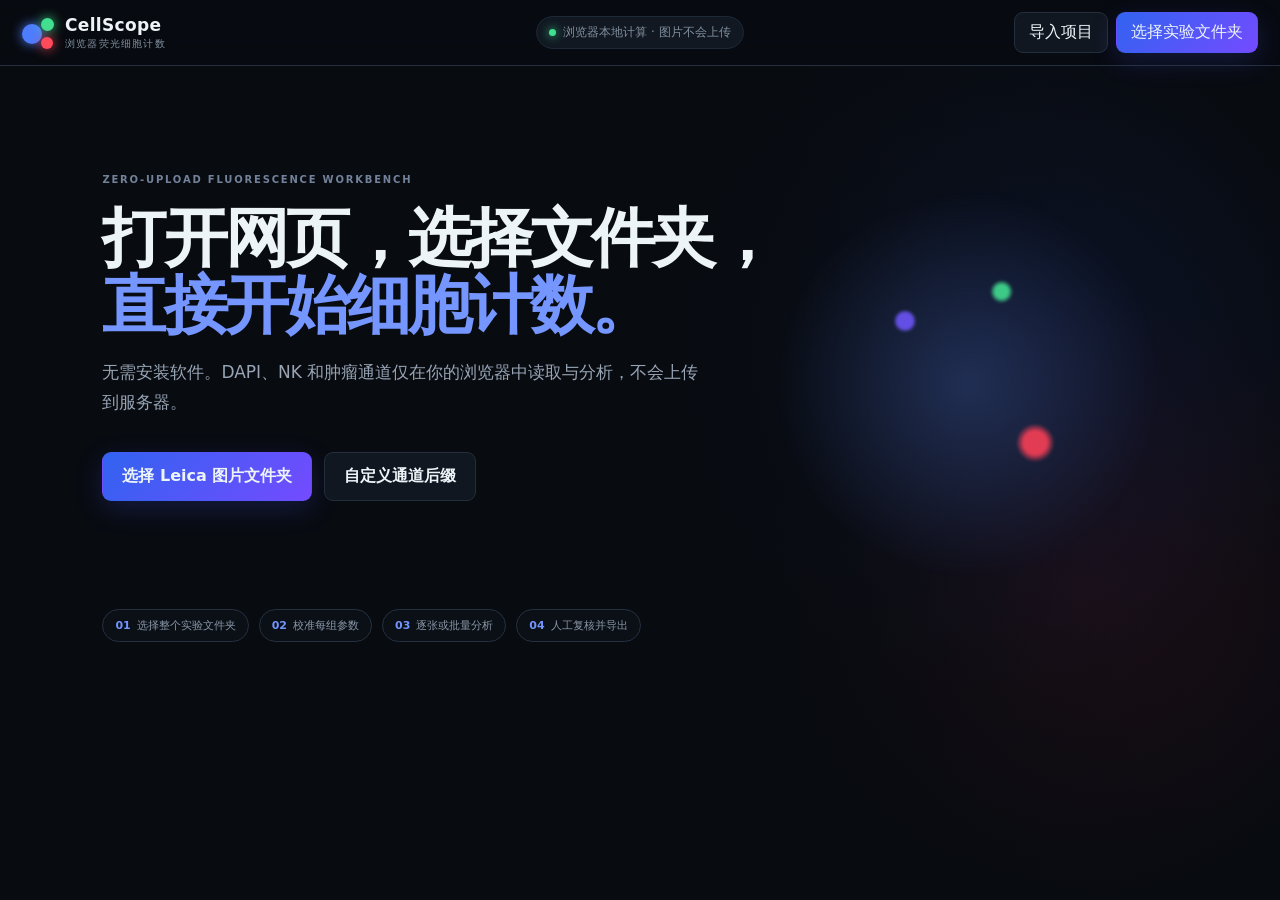
==== index.html @ 1193e87f "Bust cached frontend assets" ====
<!doctype html>
<html lang="zh-CN">
<head>
  <meta charset="utf-8">
  <meta name="viewport" content="width=device-width, initial-scale=1">
  <meta name="color-scheme" content="dark">
  <meta http-equiv="Content-Security-Policy" content="default-src 'self'; script-src 'self'; style-src 'self' 'unsafe-inline'; img-src 'self' data: blob:; worker-src 'self' blob:; connect-src 'self'">
  <title>CellScope · 浏览器细胞计数</title>
  <link rel="icon" href="data:,">
  <link rel="stylesheet" href="static/styles.css">
  <link rel="stylesheet" href="browser.css?v=20260729-navfix1">
</head>
<body>
  <header class="topbar">
    <div class="brand">
      <span class="brand-mark" aria-hidden="true"><i></i><i></i><i></i></span>
      <div><strong>CellScope</strong><small>浏览器荧光细胞计数</small></div>
    </div>
    <div class="privacy-pill"><span></span>浏览器本地计算 · 图片不会上传</div>
    <div class="top-actions">
      <label class="button ghost file-button">导入项目<input id="projectInput" type="file" accept=".json"></label>
      <label class="button primary file-button">选择实验文件夹<input id="folderInput" type="file" webkitdirectory multiple accept=".tif,.tiff,.png,.jpg,.jpeg,.xml"></label>
    </div>
  </header>

  <main id="appShell" class="app-shell empty">
    <section id="welcome" class="welcome">
      <div class="welcome-glow"></div>
      <div class="eyebrow">ZERO-UPLOAD FLUORESCENCE WORKBENCH</div>
      <h1>打开网页，选择文件夹，<br><em>直接开始细胞计数。</em></h1>
      <p>无需安装软件。DAPI、NK 和肿瘤通道仅在你的浏览器中读取与分析，不会上传到服务器。</p>
      <div class="welcome-actions">
        <label class="button primary large file-button">选择 Leica 图片文件夹<input id="welcomeFolderInput" type="file" webkitdirectory multiple accept=".tif,.tiff,.png,.jpg,.jpeg,.xml"></label>
        <button class="button ghost large" id="mappingToggleBtn">自定义通道后缀</button>
      </div>
      <div id="mappingPanel" class="mapping-panel hidden">
        <label><span class="dot blue"></span>DAPI 后缀<input id="suffixDapi" value="_ch00"></label>
        <label><span class="dot green"></span>NK 后缀<input id="suffixNk" value="_ch01"></label>
        <label><span class="dot red"></span>肿瘤后缀<input id="suffixTumor" value="_ch02"></label>
      </div>
      <div class="browser-notes">
        <span><b>01</b>选择整个实验文件夹</span>
        <span><b>02</b>校准每组参数</span>
        <span><b>03</b>逐张或批量分析</span>
        <span><b>04</b>人工复核并导出</span>
      </div>
    </section>

    <aside id="sidebar" class="sidebar hidden">
      <div class="project-heading">
        <span class="eyebrow">当前项目</span>
        <h2 id="projectName">—</h2>
        <p id="projectMeta">—</p>
      </div>
      <div class="sidebar-label">选择要批量处理的文件夹</div>
      <div class="group-selection-actions">
        <span id="selectedGroupCount">0 个已选</span>
        <button id="selectAllGroupsBtn">全选</button>
        <button id="clearGroupsBtn">清空</button>
      </div>
      <div id="groupList" class="group-list"></div>
    </aside>

    <section id="workspace" class="workspace hidden">
      <div class="workspace-toolbar">
        <div>
          <span class="eyebrow" id="currentGroupLabel">实验组</span>
          <h2 id="currentViewLabel">请选择视野</h2>
        </div>
        <div class="channel-tabs" id="channelTabs">
          <button data-channel="overlay" class="active">合并</button>
          <button data-channel="dapi"><span class="dot blue"></span><span id="viewerLabelDapi">DAPI</span></button>
          <button data-channel="nk"><span class="dot green"></span><span id="viewerLabelNk">NK</span></button>
          <button data-channel="tumor"><span class="dot red"></span><span id="viewerLabelTumor">肿瘤</span></button>
          <button data-channel="cic" class="cic-tab"><span class="dot amber"></span>CIC 复核</button>
        </div>
        <div class="viewer-actions">
          <button class="icon-button text compare-button" id="compareBtn" title="并排查看两个视野">双视野比较</button>
          <div class="inspection-tabs" id="inspectionTabs">
            <button data-inspection="original" class="active">原图＋真实轮廓</button>
            <button data-inspection="binary">二值核对图</button>
          </div>
          <button class="icon-button" id="zoomOutBtn" title="缩小">−</button>
          <span id="zoomLabel">100%</span>
          <button class="icon-button" id="zoomInBtn" title="放大">＋</button>
          <button class="icon-button text" id="fitBtn">适应</button>
          <button class="icon-button text" id="centerBtn" title="保留当前倍率并让图片回到视野中心">居中</button>
          <button class="icon-button text" id="undoBtn" title="撤销上一次人工修正" disabled>撤销</button>
          <button class="icon-button text" id="redoBtn" title="重做上一次人工修正" disabled>重做</button>
          <span id="autosaveStatus" class="autosave-status">自动保存待命</span>
        </div>
      </div>

      <div id="viewer" class="viewer">
        <div id="imageStage" class="image-stage">
          <canvas id="imageCanvas"></canvas>
          <canvas id="overlayCanvas"></canvas>
        </div>
        <button id="previousViewBtn" class="viewer-nav previous" title="当前文件夹上一张（键盘 ←）" aria-label="当前文件夹上一张"><b>‹</b><span>上一张</span></button>
        <button id="nextViewBtn" class="viewer-nav next" title="当前文件夹下一张（键盘 →）" aria-label="当前文件夹下一张"><span>下一张</span><b>›</b></button>
        <div id="viewPositionBadge" class="view-position-badge">0 / 0</div>
        <div id="viewerEmpty" class="viewer-empty">选择左侧视野以查看图像</div>
        <div id="decodeBusy" class="decode-busy hidden"><i></i><span>正在读取本地图片…</span></div>
        <div class="legend">
          <button data-class="dapi" class="active"><span class="blue"></span><span id="legendLabelDapi">DAPI</span></button>
          <button data-class="nk" class="active"><span class="green"></span><span id="legendLabelNk">NK</span></button>
          <button data-class="tumor" class="active"><span class="red"></span><span id="legendLabelTumor">肿瘤</span></button>
          <button id="labelsToggle" class="active">显示编号</button>
        </div>
      </div>

      <div id="cellReviewBar" class="review-bar">
        <div class="review-mode">
          <span>人工复核</span>
          <button id="selectModeBtn" class="active">选择标记</button>
          <button id="addModeBtn">添加细胞</button>
          <button id="deleteModeBtn" class="delete" title="点击错误识别的轮廓或编号即可删除">删除细胞</button>
          <button id="panModeBtn" title="也可按住空格再左键拖动，或直接用鼠标中键拖动">拖拽图片</button>
        </div>
        <div class="selection-actions">
          <span id="selectionHint">点击标记后可删除；添加会计入当前类别</span>
          <button id="deleteDetectionBtn" class="danger">删除</button>
        </div>
      </div>

      <div id="cicReviewBar" class="review-bar hidden">
        <div class="review-mode">
          <span>CIC 复核</span>
          <button id="cicSelectModeBtn" class="active">选择候选</button>
          <button id="cicAddModeBtn">人工添加 CIC</button>
          <button id="cicPanModeBtn">拖拽图片</button>
        </div>
        <div class="selection-actions cic-actions">
          <span id="cicSelectionHint">选择候选后确认类型；黄色候选不计入最终结果</span>
          <button id="confirmHeterotypicBtn" class="class cyan">确认异质</button>
          <button id="confirmHomotypicBtn" class="class amber">确认同质</button>
          <button id="rejectCicBtn">排除</button>
          <button id="deleteCicBtn" class="danger">删除</button>
        </div>
      </div>

      <div class="results-panel">
        <div class="panel-heading">
          <div><span class="eyebrow">RESULTS</span><h3>批量结果</h3></div>
          <div class="results-actions">
            <button class="button ghost" id="annotatedBtn">保存当前标注图</button>
            <button class="button primary" id="exportBtn">导出结果 + 全部标注图</button>
          </div>
        </div>
        <div class="table-wrap">
          <table>
            <thead><tr><th>实验组 / 视野</th><th id="resultHeaderDapi">DAPI</th><th id="resultHeaderNk">NK</th><th id="resultHeaderTumor">肿瘤</th><th>异质 CIC</th><th>同质 CIC</th><th>待复核</th><th>修正</th><th>处理进度</th></tr></thead>
            <tbody id="resultsBody"></tbody>
          </table>
        </div>
      </div>
    </section>

    <aside id="controlPanel" class="control-panel hidden">
      <div class="control-head">
        <div><span class="eyebrow">ANALYSIS PROFILE</span><h2>分析参数</h2></div>
        <span id="pixelSizeBadge" class="unit-badge">0.218 µm/px</span>
      </div>
      <div class="target-picker" id="targetPicker">
        <button data-target="dapi" class="active"><span class="dot blue"></span><span id="targetLabelDapi">DAPI</span></button>
        <button data-target="nk"><span class="dot green"></span><span id="targetLabelNk">NK</span></button>
        <button data-target="tumor"><span class="dot red"></span><span id="targetLabelTumor">肿瘤</span></button>
      </div>
      <details class="channel-name-editor">
        <summary>修改三条通道的显示名称</summary>
        <div class="channel-name-fields">
          <label><span class="dot blue"></span><input id="channelNameDapi" value="DAPI" maxlength="30" aria-label="蓝色通道名称"></label>
          <label><span class="dot green"></span><input id="channelNameNk" value="NK" maxlength="30" aria-label="绿色通道名称"></label>
          <label><span class="dot red"></span><input id="channelNameTumor" value="肿瘤" maxlength="30" aria-label="红色通道名称"></label>
        </div>
        <p>只修改页面和导出结果中的名称，不改变 ch00 / ch01 / ch02 文件配对。</p>
        <button id="saveChannelNamesBtn">保存通道名称</button>
      </details>
      <div class="profile-scope">
        <span>当前预设</span><strong id="profileGroup">—</strong>
        <button id="applyAllBtn">应用到全部组</button>
      </div>

      <details open>
        <summary><span id="targetDot" class="dot blue"></span><span id="targetParameterTitle">DAPI 独立计数参数</span></summary>
        <div class="fields">
          <label class="full">计数方式<select id="analysisMode"><option value="particles">独立颗粒切割</option><option value="nucleus_guided">按第一通道细胞核判定阳性</option></select></label>
          <label class="full particle-only">阈值模式<select id="thresholdMode"><option value="manual">手动范围</option><option value="auto">Otsu 自动</option></select></label>
          <label class="particle-only">下限<input id="thresholdLow" type="number" min="0" max="255"></label>
          <label class="particle-only">上限<input id="thresholdHigh" type="number" min="0" max="255"></label>
          <label class="particle-only">最小面积 <small>px²</small><input id="minArea" type="number" min="1"></label>
          <label class="particle-only">最大面积 <small>px²</small><input id="maxArea" type="number" min="1"></label>
          <label class="particle-only">最小圆度<input id="minCircularity" type="number" min="0" max="1" step="0.01"></label>
          <label class="particle-only">最大圆度<input id="maxCircularity" type="number" min="0" max="1" step="0.01"></label>
          <label class="particle-only">平滑半径<input id="gaussianSigma" type="number" min="0" max="5" step="1"></label>
          <label class="particle-only">分水岭抑制 <small>越大切得越少</small><input id="watershedDistance" type="number" min="1"></label>
          <label class="guided-only hidden">信号阈值 <small>背景校正后</small><input id="signalThreshold" type="number" min="0" max="255"></label>
          <label class="guided-only hidden">阳性像素比例<input id="positiveFraction" type="number" min="0" max="1" step="0.01"></label>
          <label class="guided-only hidden">核周半径 <small>px</small><input id="ringRadius" type="number" min="0" max="100"></label>
        </div>
        <p id="areaConversion" class="parameter-note particle-only">400 px² ≈ 19.0 µm²</p>
        <p class="parameter-note particle-only">核被切碎时调高；粘连核未拆开时调低。建议先在 8–16 之间微调。</p>
        <p class="parameter-note guided-only hidden">先用第一通道分核，再统计核及核周的背景校正信号；降低阈值或阳性比例会计入更多细胞。若第一通道已计数，会复用其结果和人工修正。</p>
      </details>

      <button class="button sample-button" id="randomSampleBtn">随机抽取当前组一张预跑</button>
      <button class="button save-profile" id="saveProfileBtn">保存当前类别参数</button>
      <div class="count-cards">
        <article><span id="countLabelDapi">DAPI 总数</span><strong id="countDapi">—</strong></article>
        <article class="nk"><span id="countLabelNk">NK 总数</span><strong id="countNk">—</strong></article>
        <article class="tumor"><span id="countLabelTumor">肿瘤 总数</span><strong id="countTumor">—</strong></article>
        <article class="review"><span>当前计数对象</span><strong id="currentTargetName">DAPI</strong></article>
      </div>
      <div class="batch-actions">
        <button class="button primary" id="analyzeCurrentBtn">预跑当前图片</button>
        <button class="button ghost" id="analyzeGroupBtn">批量当前组</button>
        <button class="button ghost full" id="analyzeAllBtn">批量全部视野（当前类别）</button>
        <button class="button ghost full" id="resumeBtn">继续当前类别未完成视野</button>
      </div>
      <div id="jobPanel" class="job-panel hidden">
        <div><span id="jobTitle">正在分析</span><b id="jobPercent">0%</b></div>
        <div class="progress"><i id="jobProgress"></i></div>
        <p id="jobCurrent">准备中…</p>
        <button id="cancelBtn">停止批处理</button>
      </div>
      <p id="calibrationWarning" class="calibration-warning">推荐顺序：选择 DAPI → 随机预跑 → 保存阈值 → 批量；然后对 NK、肿瘤分别重复。三类参数互不覆盖。</p>
      <details id="cicPanel" class="cic-panel">
        <summary><span><span class="dot amber"></span>CIC 候选筛查与复核</span><small id="cicPrerequisiteBadge">当前视野 0/3</small></summary>
        <p class="parameter-note cic-workflow-note">仅在完成 DAPI、NK、肿瘤三类计数后使用。自动结果只作为二维候选，必须人工确认后才计入同质或异质 CIC。</p>
        <div class="fields">
          <label class="full">异质 CIC 判定策略<select id="cicEvidenceProfile"><option value="ppt_annotated">标注 PPT 增强判定（推荐）</option><option value="strict_complete">仅完整包围（更保守）</option></select></label>
          <label>最小包围比例<input id="cicMinCoverage" type="number" min="0.25" max="1" step="0.01" value="0.55"></label>
          <label>红色环宽 <small>px</small><input id="cicRingWidth" type="number" min="8" max="120" value="36"></label>
          <label>环/内部最小差异<input id="cicMinContrast" type="number" min="-0.5" max="1" step="0.01" value="0.05"></label>
          <label>单图最多候选<input id="cicMaxCandidates" type="number" min="10" max="1000" value="200"></label>
          <label class="full check-field"><input id="cicHomotypicEnabled" type="checkbox" checked> 同时筛查同质 CIC 候选（肿瘤–肿瘤，判定更保守）</label>
        </div>
        <button class="button ghost full cic-ppt-preset" id="cicPptPresetBtn">应用到当前实验组：CIC 标注 PPT 推荐参数</button>
        <p class="parameter-note">增强判定会排除核坐标重合的假双阳性，并联合检查红色信号的象限覆盖、对侧支持、最大连续缺口及内外两层一致性。A 级接近完整包围，B 级为标注中常见的部分包围；两级都必须人工确认。</p>
        <div class="cic-count-cards">
          <article class="hetero"><span>异质 CIC</span><strong id="countCicHeterotypic">—</strong></article>
          <article class="homo"><span>同质 CIC</span><strong id="countCicHomotypic">—</strong></article>
          <article class="pending"><span>待复核候选</span><strong id="countCicPending">—</strong></article>
          <article><span>CIC 状态</span><strong id="countCicStatus">未分析</strong></article>
        </div>
        <div class="batch-actions">
          <button class="button primary" id="analyzeCicCurrentBtn">筛查当前图片 CIC</button>
          <button class="button ghost" id="analyzeCicGroupBtn">批量当前组 CIC</button>
          <button class="button ghost full" id="analyzeCicAllBtn">批量已选文件夹 CIC</button>
          <button class="button ghost full" id="reviewPendingCicBtn">跳到下一个待复核候选</button>
        </div>
      </details>
    </aside>
  </main>

  <div id="toast" class="toast"></div>
  <section id="compareDialog" class="compare-dialog hidden" aria-label="双视野并排比较">
    <header class="compare-header">
      <div>
        <span class="eyebrow">SIDE-BY-SIDE REVIEW</span>
        <h2>双视野并排比较</h2>
      </div>
      <div class="compare-global-actions">
        <label><input id="compareSync" type="checkbox" checked> 同步缩放与拖拽</label>
        <button id="compareFitBtn">两侧适应</button>
        <button id="compareSwapBtn">交换左右</button>
        <button id="compareCloseBtn" class="danger">关闭</button>
      </div>
    </header>
    <div class="compare-grid">
      <article class="compare-pane" data-side="left">
        <div class="compare-pane-toolbar">
          <select id="compareLeftView" aria-label="左侧视野"></select>
          <select id="compareLeftChannel" aria-label="左侧通道">
            <option value="overlay">合并图</option><option value="dapi">DAPI</option>
            <option value="nk">NK</option><option value="tumor">肿瘤</option><option value="cic">CIC 标注</option>
          </select>
          <span id="compareLeftZoom">100%</span>
        </div>
        <div id="compareLeftViewer" class="compare-viewer">
          <div id="compareLeftStage" class="compare-stage">
            <canvas id="compareLeftImage"></canvas><canvas id="compareLeftOverlay"></canvas>
          </div>
          <div id="compareLeftEmpty" class="compare-empty">请选择视野</div>
          <div id="compareLeftStats" class="compare-stats"></div>
        </div>
      </article>
      <article class="compare-pane" data-side="right">
        <div class="compare-pane-toolbar">
          <select id="compareRightView" aria-label="右侧视野"></select>
          <select id="compareRightChannel" aria-label="右侧通道">
            <option value="overlay">合并图</option><option value="dapi">DAPI</option>
            <option value="nk">NK</option><option value="tumor">肿瘤</option><option value="cic">CIC 标注</option>
          </select>
          <span id="compareRightZoom">100%</span>
        </div>
        <div id="compareRightViewer" class="compare-viewer">
          <div id="compareRightStage" class="compare-stage">
            <canvas id="compareRightImage"></canvas><canvas id="compareRightOverlay"></canvas>
          </div>
          <div id="compareRightEmpty" class="compare-empty">请选择视野</div>
          <div id="compareRightStats" class="compare-stats"></div>
        </div>
      </article>
    </div>
    <footer class="compare-help">滚轮缩放 · 左键拖拽 · 双击适应窗口；同步模式按相同图像坐标对齐，适合比较同尺寸视野。</footer>
  </section>
  <script src="static/vendor/UTIF.min.js"></script>
  <script src="browser-app.js?v=20260729-navfix1"></script>
</body>
</html>
---- static/styles.css ----
:root {
  --bg: #080b10;
  --panel: #0e131b;
  --panel-2: #121925;
  --line: #252e3c;
  --text: #edf4f8;
  --muted: #82909f;
  --blue: #4d7cff;
  --green: #41e090;
  --red: #ff4a5b;
  --amber: #ffbe48;
  --cyan: #47bdff;
  --radius: 14px;
}
* { box-sizing: border-box; }
html, body { margin: 0; min-height: 100%; background: var(--bg); color: var(--text); font-family: Inter, "Microsoft YaHei UI", "PingFang SC", system-ui, sans-serif; }
button, input, select { font: inherit; }
button { color: inherit; }
.hidden { display: none !important; }
.topbar { height: 66px; display: flex; align-items: center; padding: 0 22px; border-bottom: 1px solid var(--line); background: rgba(8, 11, 16, .94); position: sticky; top: 0; z-index: 20; backdrop-filter: blur(12px); }
.brand { display: flex; gap: 11px; align-items: center; min-width: 280px; }
.brand strong { display: block; font-size: 17px; letter-spacing: .02em; }
.brand small { display: block; color: var(--muted); margin-top: 2px; font-size: 10px; letter-spacing: .12em; text-transform: uppercase; }
.brand-mark { position: relative; width: 32px; height: 32px; display: block; }
.brand-mark i { position: absolute; border-radius: 50%; filter: drop-shadow(0 0 6px currentColor); }
.brand-mark i:nth-child(1) { width: 20px; height: 20px; left: 0; top: 7px; color: var(--blue); background: currentColor; }
.brand-mark i:nth-child(2) { width: 13px; height: 13px; right: 0; top: 1px; color: var(--green); background: currentColor; }
.brand-mark i:nth-child(3) { width: 12px; height: 12px; right: 1px; bottom: 0; color: var(--red); background: currentColor; }
.privacy-pill { color: var(--muted); font-size: 12px; margin: auto; background: #111822; border: 1px solid #1d2937; padding: 7px 12px; border-radius: 999px; }
.privacy-pill span { display: inline-block; width: 7px; height: 7px; border-radius: 50%; background: var(--green); margin-right: 7px; box-shadow: 0 0 10px var(--green); }
.top-actions { min-width: 280px; display: flex; justify-content: flex-end; gap: 8px; }
.button { border: 1px solid var(--line); background: #141b25; color: var(--text); padding: 9px 14px; border-radius: 9px; cursor: pointer; transition: .2s; }
.button:hover { border-color: #435065; transform: translateY(-1px); }
.button.primary { background: linear-gradient(135deg, #3163f0, #744bff); border-color: transparent; box-shadow: 0 8px 28px rgba(75, 92, 255, .2); }
.button.ghost { background: #111720; }
.button.large { padding: 13px 19px; font-weight: 650; }
.app-shell { min-height: calc(100vh - 66px); }
.welcome { min-height: calc(100vh - 66px); padding: 12vh 8vw 8vh; position: relative; overflow: hidden; }
.welcome::before { content: ""; position: absolute; inset: 0; background: linear-gradient(90deg, rgba(8,11,16,.97) 0 48%, rgba(8,11,16,.35)), radial-gradient(circle at 78% 34%, rgba(48,91,255,.22), transparent 30%), radial-gradient(circle at 84% 63%, rgba(255,55,88,.15), transparent 26%); pointer-events: none; }
.welcome-glow { position: absolute; width: 420px; height: 420px; right: 8vw; top: 12vh; border-radius: 50%; background: radial-gradient(circle at 35% 35%, #7058ff 0 2%, transparent 3%), radial-gradient(circle at 58% 28%, #44e395 0 1.7%, transparent 3%), radial-gradient(circle at 66% 64%, #ff425b 0 3%, transparent 5%), radial-gradient(circle, rgba(41,59,105,.8), rgba(7,9,14,0) 65%); filter: blur(1px); opacity: .88; }
.welcome > *:not(.welcome-glow) { position: relative; z-index: 1; }
.eyebrow { color: #72829a; font-weight: 700; font-size: 10px; letter-spacing: .18em; text-transform: uppercase; }
.welcome h1 { font-size: clamp(42px, 5vw, 76px); line-height: 1.04; margin: 20px 0; letter-spacing: -.045em; max-width: 800px; }
.welcome h1 em { color: #7596ff; font-style: normal; }
.welcome > p { max-width: 600px; color: #98a5b5; font-size: 17px; line-height: 1.75; }
.welcome-actions { display: flex; gap: 12px; margin-top: 34px; }
.mapping-panel { display: flex; gap: 12px; background: #101620; border: 1px solid var(--line); padding: 14px; border-radius: 12px; width: fit-content; margin-top: 16px; }
.mapping-panel label { font-size: 11px; color: var(--muted); }
.mapping-panel input { display: block; margin-top: 7px; width: 130px; background: #090d13; border: 1px solid var(--line); color: white; padding: 8px; border-radius: 7px; }
.workflow-strip { display: flex; align-items: center; gap: 18px; margin-top: 13vh; color: var(--muted); font-size: 12px; }
.workflow-strip span { display: flex; align-items: center; gap: 8px; }
.workflow-strip b { color: #6b7d94; font-size: 10px; border: 1px solid #354153; padding: 5px; border-radius: 50%; }
.workflow-strip i { width: 50px; height: 1px; background: var(--line); }
.app-shell:not(.empty) { display: grid; grid-template-columns: 250px minmax(580px, 1fr) 340px; }
.sidebar, .control-panel { background: var(--panel); min-height: calc(100vh - 66px); }
.sidebar { border-right: 1px solid var(--line); padding: 20px 13px; }
.project-heading { padding: 7px 9px 18px; border-bottom: 1px solid var(--line); }
.project-heading h2 { font-size: 15px; margin: 7px 0; white-space: nowrap; overflow: hidden; text-overflow: ellipsis; }
.project-heading p { margin: 0; font-size: 11px; color: var(--muted); }
.sidebar-label { color: var(--muted); font-size: 10px; text-transform: uppercase; letter-spacing: .14em; margin: 20px 9px 10px; }
.group { margin-bottom: 7px; }
.group-header { width: 100%; background: transparent; border: 0; padding: 10px 9px; display: flex; align-items: center; cursor: pointer; border-radius: 8px; }
.group-header:hover { background: #141b25; }
.group-header strong { font-size: 12px; text-align: left; flex: 1; }
.group-header small { color: var(--muted); }
.view-list { padding-left: 8px; }
.view-item { border: 0; background: transparent; width: 100%; display: flex; gap: 9px; align-items: center; padding: 8px 10px; color: #8f9baa; font-size: 11px; cursor: pointer; border-radius: 7px; text-align: left; }
.view-item:hover, .view-item.active { background: #17202c; color: white; }
.status-dot { width: 7px; height: 7px; border-radius: 50%; background: #435064; flex: 0 0 auto; }
.status-dot.done { background: var(--green); box-shadow: 0 0 7px rgba(65,224,144,.5); }
.status-dot.running { background: var(--blue); animation: pulse 1s infinite; }
.status-dot.error { background: var(--red); }
@keyframes pulse { 50% { opacity: .35; } }
.workspace { background: #090d13; min-width: 0; }
.workspace-toolbar { min-height: 70px; display: grid; grid-template-columns: 1fr auto auto; align-items: center; gap: 16px; padding: 10px 18px; border-bottom: 1px solid var(--line); }
.workspace-toolbar h2 { margin: 4px 0 0; font-size: 15px; }
.channel-tabs { background: #111720; border: 1px solid var(--line); border-radius: 9px; padding: 3px; display: flex; }
.channel-tabs button { border: 0; background: transparent; color: var(--muted); padding: 7px 10px; border-radius: 6px; cursor: pointer; font-size: 11px; }
.channel-tabs button.active { color: white; background: #263142; }
.dot { display: inline-block; width: 7px; height: 7px; border-radius: 50%; margin-right: 5px; }
.dot.blue { background: var(--blue); }.dot.green { background: var(--green); }.dot.red { background: var(--red); }
.viewer-actions { display: flex; align-items: center; gap: 6px; color: var(--muted); font-size: 10px; }
.icon-button { width: 28px; height: 28px; border-radius: 7px; border: 1px solid var(--line); background: #141b25; cursor: pointer; }
.icon-button.text { width: auto; padding: 0 8px; font-size: 10px; }
.viewer { height: 54vh; min-height: 430px; position: relative; overflow: hidden; background-color: #05070a; background-image: linear-gradient(#10151d 1px, transparent 1px), linear-gradient(90deg, #10151d 1px, transparent 1px); background-size: 24px 24px; }
.image-stage { position: absolute; transform-origin: center; display: none; cursor: crosshair; }
.image-stage img { display: block; width: 100%; height: 100%; object-fit: contain; user-select: none; pointer-events: none; }
.image-stage canvas { position: absolute; inset: 0; width: 100%; height: 100%; }
.viewer-empty { position: absolute; inset: 0; display: grid; place-items: center; color: #556274; font-size: 12px; }
.legend { position: absolute; left: 14px; bottom: 12px; display: flex; background: rgba(8,11,16,.85); border: 1px solid var(--line); border-radius: 8px; padding: 3px; backdrop-filter: blur(10px); }
.legend button { border: 0; background: transparent; color: #8d9aaa; font-size: 10px; padding: 6px 7px; cursor: pointer; opacity: .38; }
.legend button.active { opacity: 1; }
.legend span { display: inline-block; width: 6px; height: 6px; border-radius: 50%; margin-right: 4px; }
.legend .red { background: var(--red); }.legend .green { background: var(--green); }.legend .blue { background: var(--blue); }.legend .amber { background: var(--amber); }.legend .cyan { background: var(--cyan); }
.review-bar { min-height: 54px; border-top: 1px solid var(--line); border-bottom: 1px solid var(--line); display: flex; justify-content: space-between; align-items: center; padding: 8px 15px; gap: 14px; background: #0e141d; }
.review-mode, .selection-actions { display: flex; align-items: center; gap: 5px; font-size: 10px; }
.review-mode > span, .selection-actions > span { color: var(--muted); margin-right: 5px; }
.review-mode button, .selection-actions button { border: 1px solid var(--line); background: #151d28; padding: 6px 8px; border-radius: 6px; font-size: 10px; cursor: pointer; }
.review-mode button.active { border-color: var(--blue); color: #a9baff; }
.selection-actions button.class.red { color: #ff8793; }.selection-actions button.class.green { color: #78eaae; }.selection-actions button.class.amber { color: #ffd17b; }.selection-actions button.class.cyan { color: #7bceff; }
.selection-actions button.danger { color: #ff7884; }
.results-panel { padding: 18px; }
.panel-heading { display: flex; justify-content: space-between; align-items: center; margin-bottom: 12px; }
.panel-heading h3 { margin: 4px 0 0; font-size: 16px; }
.results-actions { display: flex; gap: 7px; align-items: center; }
.check { color: var(--muted); font-size: 10px; margin-right: 8px; }
.table-wrap { overflow-x: auto; border: 1px solid var(--line); border-radius: 10px; }
table { width: 100%; border-collapse: collapse; font-size: 10px; }
th { color: #74849a; text-align: right; padding: 9px; background: #111821; font-weight: 600; }
th:first-child, td:first-child { text-align: left; }
td { padding: 9px; border-top: 1px solid #1d2531; text-align: right; color: #c5d0da; }
td.status-done { color: var(--green); }
td.status-error { color: var(--red); }
.control-panel { border-left: 1px solid var(--line); padding: 18px; overflow-y: auto; max-height: calc(100vh - 66px); position: sticky; top: 66px; }
.control-head { display: flex; justify-content: space-between; align-items: start; }
.control-head h2 { margin: 5px 0 0; font-size: 18px; }
.unit-badge { font-size: 9px; color: var(--muted); border: 1px solid var(--line); border-radius: 999px; padding: 5px 7px; }
.profile-scope { margin: 15px 0; border: 1px solid var(--line); background: #111821; padding: 10px; border-radius: 9px; display: grid; grid-template-columns: 1fr auto; gap: 4px; font-size: 10px; }
.profile-scope span { color: var(--muted); }.profile-scope strong { color: #9db1ff; }
.profile-scope button { grid-column: 1 / -1; border: 0; background: transparent; color: #7892ef; text-align: left; padding: 4px 0 0; cursor: pointer; font-size: 10px; }
details { border-top: 1px solid var(--line); padding: 13px 0; }
summary { list-style: none; cursor: pointer; font-size: 11px; font-weight: 700; }
summary::-webkit-details-marker { display: none; }
.fields { display: grid; grid-template-columns: 1fr 1fr; gap: 9px; margin-top: 12px; }
.fields label { color: var(--muted); font-size: 9px; }
.fields label.full { grid-column: 1 / -1; }
.fields small { color: #56657a; }
.fields input, .fields select { display: block; width: 100%; background: #090d13; border: 1px solid var(--line); color: white; padding: 7px 8px; border-radius: 6px; margin-top: 5px; font-size: 11px; }
.parameter-note { color: #68788d; font-size: 9px; margin: 8px 0 0; }
.save-profile { width: 100%; margin: 3px 0 14px; }
.count-cards { display: grid; grid-template-columns: 1fr 1fr; gap: 7px; }
.count-cards article { background: #111821; border: 1px solid var(--line); border-left: 2px solid var(--blue); border-radius: 8px; padding: 9px; }
.count-cards article.tumor { border-left-color: var(--red); }.count-cards article.nk { border-left-color: var(--green); }.count-cards article.review { border-left-color: var(--amber); }
.count-cards span { display: block; color: var(--muted); font-size: 9px; }
.count-cards strong { display: block; font-size: 20px; margin-top: 3px; }
.batch-actions { display: grid; grid-template-columns: 1fr 1fr; gap: 7px; margin-top: 13px; }
.batch-actions .full { grid-column: 1 / -1; }
.job-panel { background: #111821; border: 1px solid var(--line); padding: 10px; border-radius: 9px; margin-top: 10px; font-size: 10px; }
.job-panel > div:first-child { display: flex; justify-content: space-between; }
.progress { height: 5px; background: #232c39; border-radius: 5px; margin: 8px 0; overflow: hidden; }
.progress i { display: block; height: 100%; width: 0; background: linear-gradient(90deg, var(--blue), #7e5fff); }
.job-panel p { color: var(--muted); white-space: nowrap; overflow: hidden; text-overflow: ellipsis; }
.job-panel button { border: 0; background: transparent; color: #ff6d79; padding: 0; cursor: pointer; }
.calibration-warning { color: #717e8e; font-size: 9px; line-height: 1.5; border-left: 2px solid var(--amber); padding-left: 8px; margin-top: 14px; }
.toast { position: fixed; right: 22px; bottom: 22px; background: #171f2b; border: 1px solid #344155; border-radius: 10px; padding: 11px 15px; font-size: 11px; box-shadow: 0 14px 40px rgba(0,0,0,.4); opacity: 0; transform: translateY(10px); pointer-events: none; transition: .2s; z-index: 100; max-width: 420px; }
.toast.show { opacity: 1; transform: translateY(0); }
.toast.error { border-color: #71333b; color: #ff9ca5; }
@media (max-width: 1220px) {
  .app-shell:not(.empty) { grid-template-columns: 210px minmax(520px, 1fr) 310px; }
  .privacy-pill { display: none; }
  .workspace-toolbar { grid-template-columns: 1fr auto; }
  .channel-tabs { grid-row: 2; grid-column: 1 / -1; justify-self: start; }
}
@media (max-width: 900px) {
  .app-shell:not(.empty) { grid-template-columns: 190px 1fr; }
  .control-panel { grid-column: 1 / -1; position: static; max-height: none; }
  .top-actions, .brand { min-width: auto; }
}
---- browser.css ----
.file-button { display: inline-flex; align-items: center; justify-content: center; }
.file-button input { position: absolute; width: 1px; height: 1px; opacity: 0; pointer-events: none; }
.browser-notes { display: flex; gap: 10px; flex-wrap: wrap; margin-top: 12vh; }
.browser-notes span { color: #8a97a8; border: 1px solid #253041; border-radius: 999px; padding: 8px 12px; font-size: 11px; background: rgba(14, 19, 27, .7); }
.browser-notes b { color: #7394ff; margin-right: 6px; }
#imageCanvas { display: block; width: 100%; height: 100%; }
.decode-busy { position: absolute; inset: 0; display: grid; place-content: center; justify-items: center; gap: 12px; background: rgba(5,7,10,.65); color: #9ba8b8; font-size: 11px; z-index: 4; backdrop-filter: blur(3px); }
.decode-busy i { width: 25px; height: 25px; border: 2px solid #2a3545; border-top-color: #6b87ff; border-radius: 50%; animation: spin .8s linear infinite; }
@keyframes spin { to { transform: rotate(360deg); } }
.status-dot.cancelled { background: #ffbe48; }
.status-dot.partial { background: #7a68ff; }
.browser-badge { color: #8fa0b6; font-size: 9px; }
.target-picker { display: grid; grid-template-columns: repeat(3, 1fr); gap: 5px; background: #0a0f16; border: 1px solid var(--line); padding: 4px; border-radius: 10px; margin: 15px 0 9px; }
.target-picker button { border: 0; background: transparent; color: #77869a; padding: 9px 5px; border-radius: 7px; cursor: pointer; font-size: 10px; }
.target-picker button.active { background: #202a39; color: white; box-shadow: inset 0 0 0 1px #344155; }
.group-selection-actions { display: flex; align-items: center; gap: 5px; margin: -3px 8px 8px; }
.group-selection-actions span { flex: 1; color: #718096; font-size: 9px; }
.group-selection-actions button { border: 1px solid #293547; border-radius: 5px; background: #101722; color: #91a0b4; padding: 4px 7px; cursor: pointer; font-size: 9px; }
.group-header { cursor: default; gap: 7px; }
.group-select { display: grid; place-items: center; cursor: pointer; }
.group-select input { width: 14px; height: 14px; accent-color: #6c7cff; cursor: pointer; }
.group-toggle { min-width: 0; flex: 1; display: flex; align-items: center; gap: 8px; border: 0; background: transparent; color: inherit; padding: 0; cursor: pointer; }
.group-toggle strong { overflow: hidden; text-overflow: ellipsis; white-space: nowrap; }
.channel-name-editor { margin: 0 0 10px; padding: 8px 10px; border: 1px solid var(--line); border-radius: 9px; background: #0d131c; }
.channel-name-editor summary { cursor: pointer; color: #91a0b4; font-size: 10px; }
.channel-name-fields { display: grid; grid-template-columns: repeat(3, 1fr); gap: 5px; margin-top: 9px; }
.channel-name-fields label { display: flex; align-items: center; gap: 4px; }
.channel-name-fields input { min-width: 0; width: 100%; padding: 7px 6px; border: 1px solid #293547; border-radius: 6px; background: #090e15; color: white; font-size: 10px; }
.channel-name-editor p { margin: 7px 0; color: #657489; font-size: 9px; line-height: 1.5; }
.channel-name-editor > button { width: 100%; padding: 7px; border: 1px solid #34445d; border-radius: 6px; background: #182235; color: #b8c7dc; cursor: pointer; font-size: 9px; }
.sample-button { width: 100%; margin: 3px 0 7px; border-color: #3f5490; color: #b7c5ff; background: #151d31; }
.inspection-tabs { display: flex; background: #111720; border: 1px solid var(--line); border-radius: 7px; padding: 2px; margin-right: 4px; }
.inspection-tabs button { border: 0; background: transparent; color: #77869a; padding: 6px 8px; border-radius: 5px; cursor: pointer; font-size: 9px; }
.inspection-tabs button.active { background: #2a3547; color: white; }
#labelsToggle { border-left: 1px solid #2b3543; margin-left: 2px; }
.viewer { touch-action: none; }
.image-stage { transform-origin: 0 0; }
.viewer.pan-ready, .viewer.pan-ready .image-stage { cursor: grab; }
.viewer.is-panning, .viewer.is-panning .image-stage { cursor: grabbing; }
.viewer.is-panning canvas { pointer-events: none; }
.viewer-nav { position: absolute; top: 50%; z-index: 5; display: flex; align-items: center; gap: 5px; min-width: 38px; min-height: 54px; padding: 8px 7px; border: 1px solid #334055; border-radius: 9px; background: rgba(13,19,28,.88); color: #d7e0ec; cursor: pointer; transform: translateY(-50%); backdrop-filter: blur(8px); opacity: .68; transition: opacity .15s,border-color .15s,background .15s; }
.viewer-nav:hover { opacity: 1; border-color: #6781d2; background: rgba(25,35,52,.95); }
.viewer-nav.previous { left: 12px; }
.viewer-nav.next { right: 12px; }
.viewer-nav b { font-size: 25px; line-height: 1; font-weight: 400; }
.viewer-nav span { display: none; font-size: 9px; white-space: nowrap; }
.viewer-nav:hover span { display: inline; }
.viewer-nav:disabled { cursor: not-allowed; opacity: .18; border-color: #28313f; }
.viewer-nav:disabled span { display: none; }
.view-position-badge { position: absolute; z-index: 5; top: 12px; left: 50%; padding: 4px 8px; border: 1px solid #2c3747; border-radius: 999px; background: rgba(8,12,18,.78); color: #8f9eb1; font-size: 9px; transform: translateX(-50%); pointer-events: none; backdrop-filter: blur(8px); }
.compare-button { border-color: #40558c; color: #b9c7ff; }
.autosave-status { min-width: 62px; color: #65758b; font-size: 8px; text-align: right; }
.autosave-status.saving { color: #ffca68; }
.autosave-status.saved { color: #62dca1; }
.compare-dialog { position: fixed; inset: 0; z-index: 50; display: grid; grid-template-rows: auto 1fr auto; background: #080c12; }
.compare-header { min-height: 66px; display: flex; align-items: center; justify-content: space-between; gap: 20px; padding: 11px 18px; border-bottom: 1px solid var(--line); background: #0d131c; }
.compare-header h2 { margin: 4px 0 0; font-size: 16px; }
.compare-global-actions, .compare-pane-toolbar { display: flex; align-items: center; gap: 8px; }
.compare-global-actions label { color: #a5b2c3; font-size: 10px; }
.compare-global-actions input { accent-color: #6c7cff; vertical-align: middle; }
.compare-global-actions button, .compare-pane-toolbar select { border: 1px solid #2d394b; border-radius: 7px; background: #151d28; color: #c8d2e0; padding: 7px 9px; font-size: 10px; }
.compare-global-actions button { cursor: pointer; }
.compare-global-actions .danger { color: #ff9da6; border-color: #62313a; }
.compare-grid { min-height: 0; display: grid; grid-template-columns: 1fr 1fr; gap: 1px; background: #263041; }
.compare-pane { min-width: 0; min-height: 0; display: grid; grid-template-rows: auto 1fr; background: #080c12; }
.compare-pane-toolbar { min-width: 0; padding: 8px 10px; background: #101720; }
.compare-pane-toolbar select:first-child { min-width: 0; flex: 1; }
.compare-pane-toolbar span { width: 42px; color: #8d9bad; font-size: 9px; text-align: right; }
.compare-viewer { min-height: 0; position: relative; overflow: hidden; touch-action: none; cursor: grab; background-color: #05070a; background-image: linear-gradient(#10151d 1px,transparent 1px),linear-gradient(90deg,#10151d 1px,transparent 1px); background-size: 24px 24px; }
.compare-viewer.dragging { cursor: grabbing; }
.compare-stage { display: none; position: absolute; transform-origin: 0 0; }
.compare-stage canvas { position: absolute; inset: 0; width: 100%; height: 100%; pointer-events: none; }
.compare-empty { position: absolute; inset: 0; display: grid; place-items: center; color: #586679; font-size: 11px; }
.compare-stats { position: absolute; left: 12px; bottom: 12px; max-width: calc(100% - 24px); padding: 7px 9px; border: 1px solid #2a3545; border-radius: 7px; background: rgba(8,12,18,.88); color: #aeb9c8; font-size: 9px; backdrop-filter: blur(8px); pointer-events: none; }
.compare-help { padding: 7px 15px; border-top: 1px solid var(--line); color: #68778b; background: #0d131c; font-size: 9px; text-align: center; }
@media (max-width: 900px) {
  .compare-grid { grid-template-columns: 1fr; grid-template-rows: 1fr 1fr; }
  .compare-header { align-items: flex-start; }
  .compare-global-actions { flex-wrap: wrap; justify-content: flex-end; }
}
.review-mode button.delete { color: #ff8a95; }
.review-mode button.delete.active { border-color: #ff4a5b; color: #ffb0b7; background: #2a1820; }
.dot.amber { background: #ffbd4a; }
.channel-tabs button.cic-tab.active { color: #ffe09a; background: #3a2b17; }
.cic-actions { flex-wrap: wrap; justify-content: flex-end; }
.cic-panel { margin-top: 14px; border: 1px solid #4a3921; border-radius: 10px; padding: 11px; background: #111720; }
.cic-panel summary { display: flex; align-items: center; justify-content: space-between; gap: 8px; color: #ffe0a0; }
.cic-panel summary > span { min-width: 0; }
.cic-panel summary small { flex: 0 0 auto; padding: 3px 6px; border: 1px solid #4c4333; border-radius: 999px; color: #9b8c70; font-size: 8px; font-weight: 600; }
.cic-panel summary small.ready { border-color: #2c7355; color: #72e4ad; background: #11271f; }
.cic-panel.ready { border-color: #356249; }
.cic-panel button:disabled { cursor: not-allowed; opacity: .38; filter: saturate(.35); }
.cic-workflow-note { color: #9ba9ba; }
.cic-ppt-preset { margin: 8px 0 4px; border-color: #66512b; color: #ffdfa0; background: #211a10; }
.check-field { display: flex !important; align-items: center; gap: 7px; line-height: 1.4; }
.check-field input { display: inline-block !important; width: auto !important; margin: 0 !important; }
.cic-count-cards { display: grid; grid-template-columns: 1fr 1fr; gap: 6px; margin-top: 10px; }
.cic-count-cards article { border: 1px solid var(--line); border-left: 2px solid #8290a4; border-radius: 7px; padding: 7px; background: #0c1119; }
.cic-count-cards article.hetero { border-left-color: #32d6ff; }
.cic-count-cards article.homo { border-left-color: #b98cff; }
.cic-count-cards article.pending { border-left-color: #ffbd4a; }
.cic-count-cards span { display: block; color: var(--muted); font-size: 8px; }
.cic-count-cards strong { display: block; margin-top: 2px; font-size: 16px; }
@media (max-width: 700px) {
  .welcome { padding: 9vh 22px; }
  .browser-notes { margin-top: 8vh; }
}
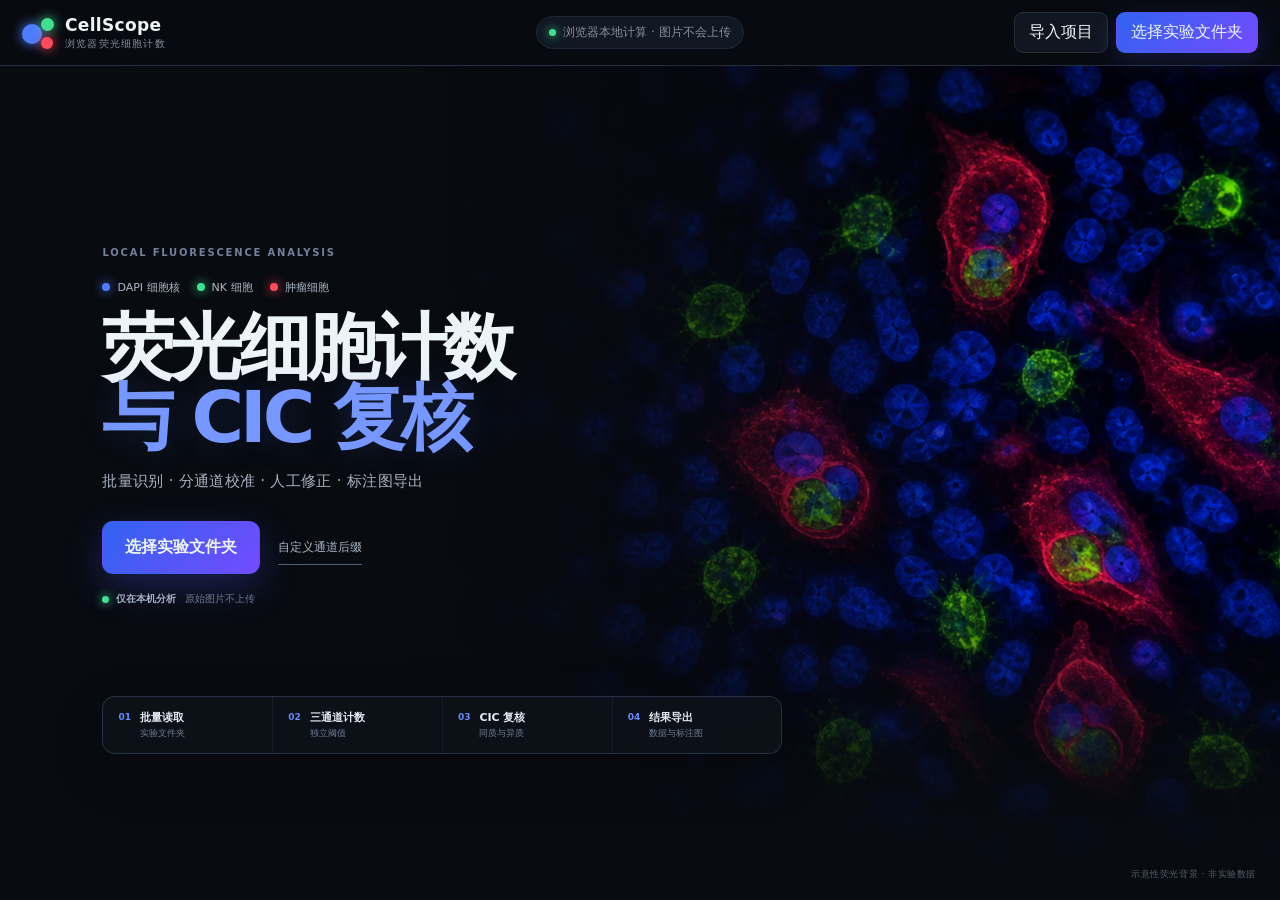
==== commit 91896046: "Refresh landing page with fluorescence biology visual" ====
--- a/index.html
+++ b/index.html
@@ -7,8 +7,8 @@
   <meta http-equiv="Content-Security-Policy" content="default-src 'self'; script-src 'self'; style-src 'self' 'unsafe-inline'; img-src 'self' data: blob:; worker-src 'self' blob:; connect-src 'self'">
   <title>CellScope · 浏览器细胞计数</title>
   <link rel="icon" href="data:,">
-  <link rel="stylesheet" href="static/styles.css">
-  <link rel="stylesheet" href="browser.css?v=20260729-navfix1">
+  <link rel="stylesheet" href="static/styles.css?v=20260729-hero1">
+  <link rel="stylesheet" href="browser.css?v=20260729-hero1">
 </head>
 <body>
   <header class="topbar">
@@ -25,25 +25,34 @@
 
   <main id="appShell" class="app-shell empty">
     <section id="welcome" class="welcome">
-      <div class="welcome-glow"></div>
-      <div class="eyebrow">ZERO-UPLOAD FLUORESCENCE WORKBENCH</div>
-      <h1>打开网页，选择文件夹，<br><em>直接开始细胞计数。</em></h1>
-      <p>无需安装软件。DAPI、NK 和肿瘤通道仅在你的浏览器中读取与分析，不会上传到服务器。</p>
-      <div class="welcome-actions">
-        <label class="button primary large file-button">选择 Leica 图片文件夹<input id="welcomeFolderInput" type="file" webkitdirectory multiple accept=".tif,.tiff,.png,.jpg,.jpeg,.xml"></label>
-        <button class="button ghost large" id="mappingToggleBtn">自定义通道后缀</button>
+      <img class="welcome-micrograph" src="static/assets/cellscope-fluorescence-hero.png" alt="" aria-hidden="true">
+      <div class="welcome-content">
+        <div class="eyebrow">LOCAL FLUORESCENCE ANALYSIS</div>
+        <div class="biology-legend" aria-label="默认荧光通道">
+          <span><i class="blue"></i>DAPI 细胞核</span>
+          <span><i class="green"></i>NK 细胞</span>
+          <span><i class="red"></i>肿瘤细胞</span>
+        </div>
+        <h1>荧光细胞计数<br><em>与 CIC 复核</em></h1>
+        <p>批量识别 · 分通道校准 · 人工修正 · 标注图导出</p>
+        <div class="welcome-actions">
+          <label class="button primary large file-button">选择实验文件夹<input id="welcomeFolderInput" type="file" webkitdirectory multiple accept=".tif,.tiff,.png,.jpg,.jpeg,.xml"></label>
+          <button class="welcome-link" id="mappingToggleBtn">自定义通道后缀</button>
+        </div>
+        <div class="local-assurance"><span></span><strong>仅在本机分析</strong>原始图片不上传</div>
       </div>
       <div id="mappingPanel" class="mapping-panel hidden">
         <label><span class="dot blue"></span>DAPI 后缀<input id="suffixDapi" value="_ch00"></label>
         <label><span class="dot green"></span>NK 后缀<input id="suffixNk" value="_ch01"></label>
         <label><span class="dot red"></span>肿瘤后缀<input id="suffixTumor" value="_ch02"></label>
       </div>
-      <div class="browser-notes">
-        <span><b>01</b>选择整个实验文件夹</span>
-        <span><b>02</b>校准每组参数</span>
-        <span><b>03</b>逐张或批量分析</span>
-        <span><b>04</b>人工复核并导出</span>
-      </div>
+      <div class="capability-rail" aria-label="分析流程">
+        <span><b>01</b><i>批量读取</i><small>实验文件夹</small></span>
+        <span><b>02</b><i>三通道计数</i><small>独立阈值</small></span>
+        <span><b>03</b><i>CIC 复核</i><small>同质与异质</small></span>
+        <span><b>04</b><i>结果导出</i><small>数据与标注图</small></span>
+      </div>
+      <small class="hero-image-note">示意性荧光背景 · 非实验数据</small>
     </section>
 
     <aside id="sidebar" class="sidebar hidden">
@@ -306,6 +315,6 @@
     <footer class="compare-help">滚轮缩放 · 左键拖拽 · 双击适应窗口；同步模式按相同图像坐标对齐，适合比较同尺寸视野。</footer>
   </section>
   <script src="static/vendor/UTIF.min.js"></script>
-  <script src="browser-app.js?v=20260729-navfix1"></script>
+  <script src="browser-app.js?v=20260729-hero1"></script>
 </body>
 </html>
--- a/static/styles.css
+++ b/static/styles.css
@@ -35,22 +35,37 @@
 .button.ghost { background: #111720; }
 .button.large { padding: 13px 19px; font-weight: 650; }
 .app-shell { min-height: calc(100vh - 66px); }
-.welcome { min-height: calc(100vh - 66px); padding: 12vh 8vw 8vh; position: relative; overflow: hidden; }
-.welcome::before { content: ""; position: absolute; inset: 0; background: linear-gradient(90deg, rgba(8,11,16,.97) 0 48%, rgba(8,11,16,.35)), radial-gradient(circle at 78% 34%, rgba(48,91,255,.22), transparent 30%), radial-gradient(circle at 84% 63%, rgba(255,55,88,.15), transparent 26%); pointer-events: none; }
-.welcome-glow { position: absolute; width: 420px; height: 420px; right: 8vw; top: 12vh; border-radius: 50%; background: radial-gradient(circle at 35% 35%, #7058ff 0 2%, transparent 3%), radial-gradient(circle at 58% 28%, #44e395 0 1.7%, transparent 3%), radial-gradient(circle at 66% 64%, #ff425b 0 3%, transparent 5%), radial-gradient(circle, rgba(41,59,105,.8), rgba(7,9,14,0) 65%); filter: blur(1px); opacity: .88; }
-.welcome > *:not(.welcome-glow) { position: relative; z-index: 1; }
+.welcome { min-height: calc(100vh - 66px); padding: clamp(58px, 9vh, 100px) 8vw 46px; position: relative; overflow: hidden; display: flex; flex-direction: column; justify-content: center; isolation: isolate; }
+.welcome::before { content: ""; position: absolute; inset: 0; z-index: -1; background: linear-gradient(90deg, #080b10 0%, rgba(8,11,16,.97) 31%, rgba(8,11,16,.74) 51%, rgba(8,11,16,.08) 82%), linear-gradient(0deg, rgba(8,11,16,.86), transparent 35%); pointer-events: none; }
+.welcome::after { content: ""; position: absolute; inset: auto 0 0; height: 34%; z-index: -1; background: linear-gradient(0deg, #080b10 5%, transparent); pointer-events: none; }
+.welcome-micrograph { position: absolute; inset: 0 0 0 auto; z-index: -2; width: 100%; height: 100%; object-fit: cover; object-position: center; opacity: .92; }
+.welcome-content { width: min(590px, 48vw); }
 .eyebrow { color: #72829a; font-weight: 700; font-size: 10px; letter-spacing: .18em; text-transform: uppercase; }
-.welcome h1 { font-size: clamp(42px, 5vw, 76px); line-height: 1.04; margin: 20px 0; letter-spacing: -.045em; max-width: 800px; }
-.welcome h1 em { color: #7596ff; font-style: normal; }
-.welcome > p { max-width: 600px; color: #98a5b5; font-size: 17px; line-height: 1.75; }
-.welcome-actions { display: flex; gap: 12px; margin-top: 34px; }
-.mapping-panel { display: flex; gap: 12px; background: #101620; border: 1px solid var(--line); padding: 14px; border-radius: 12px; width: fit-content; margin-top: 16px; }
+.biology-legend { display: flex; gap: 17px; margin-top: 22px; color: #aeb8c6; font-size: 11px; }
+.biology-legend span { display: inline-flex; align-items: center; gap: 7px; }
+.biology-legend i { width: 8px; height: 8px; border-radius: 50%; background: currentColor; box-shadow: 0 0 11px currentColor; }
+.biology-legend i.blue { color: #4d7cff; }
+.biology-legend i.green { color: #41e090; }
+.biology-legend i.red { color: #ff4a5b; }
+.welcome h1 { font-size: clamp(48px, 5.6vw, 84px); line-height: .98; margin: 17px 0 20px; letter-spacing: -.055em; }
+.welcome h1 em { color: #7697ff; font-style: normal; text-shadow: 0 0 34px rgba(77,124,255,.19); }
+.welcome-content > p { margin: 0; color: #a7b2c1; font-size: 15px; letter-spacing: .02em; }
+.welcome-actions { display: flex; align-items: center; gap: 18px; margin-top: 30px; }
+.welcome-actions .button.primary { padding: 15px 22px; border-radius: 11px; box-shadow: 0 13px 38px rgba(75,92,255,.28); }
+.welcome-link { padding: 8px 0; border: 0; border-bottom: 1px solid #516079; background: transparent; color: #a9b5c6; font-size: 12px; cursor: pointer; }
+.welcome-link:hover { color: white; border-color: #8da5cf; }
+.local-assurance { display: flex; align-items: center; gap: 7px; margin-top: 18px; color: #6f7e91; font-size: 10px; }
+.local-assurance span { width: 7px; height: 7px; border-radius: 50%; background: var(--green); box-shadow: 0 0 10px var(--green); }
+.local-assurance strong { color: #a6b3c4; font-weight: 600; margin-right: 2px; }
+.mapping-panel { position: relative; z-index: 2; display: flex; gap: 12px; background: rgba(16,22,32,.94); border: 1px solid var(--line); padding: 14px; border-radius: 12px; width: fit-content; margin-top: 16px; backdrop-filter: blur(12px); }
 .mapping-panel label { font-size: 11px; color: var(--muted); }
 .mapping-panel input { display: block; margin-top: 7px; width: 130px; background: #090d13; border: 1px solid var(--line); color: white; padding: 8px; border-radius: 7px; }
-.workflow-strip { display: flex; align-items: center; gap: 18px; margin-top: 13vh; color: var(--muted); font-size: 12px; }
-.workflow-strip span { display: flex; align-items: center; gap: 8px; }
-.workflow-strip b { color: #6b7d94; font-size: 10px; border: 1px solid #354153; padding: 5px; border-radius: 50%; }
-.workflow-strip i { width: 50px; height: 1px; background: var(--line); }
+.capability-rail { display: grid; grid-template-columns: repeat(4, minmax(125px, 1fr)); width: min(680px, 62vw); gap: 1px; margin-top: clamp(52px, 10vh, 100px); border: 1px solid rgba(46,59,78,.72); border-radius: 13px; overflow: hidden; background: rgba(28,38,52,.7); box-shadow: 0 18px 55px rgba(0,0,0,.18); backdrop-filter: blur(12px); }
+.capability-rail span { display: grid; grid-template-columns: auto 1fr; gap: 0 9px; padding: 13px 15px; background: rgba(10,15,22,.81); }
+.capability-rail b { grid-row: 1 / 3; color: #668bff; font-size: 9px; line-height: 1.6; }
+.capability-rail i { color: #e7edf5; font-size: 11px; font-style: normal; font-weight: 650; white-space: nowrap; }
+.capability-rail small { color: #707e90; font-size: 9px; margin-top: 2px; white-space: nowrap; }
+.hero-image-note { position: absolute; right: 24px; bottom: 19px; color: rgba(159,173,193,.52); font-size: 9px; letter-spacing: .06em; }
 .app-shell:not(.empty) { display: grid; grid-template-columns: 250px minmax(580px, 1fr) 340px; }
 .sidebar, .control-panel { background: var(--panel); min-height: calc(100vh - 66px); }
 .sidebar { border-right: 1px solid var(--line); padding: 20px 13px; }
@@ -155,4 +170,26 @@
   .app-shell:not(.empty) { grid-template-columns: 190px 1fr; }
   .control-panel { grid-column: 1 / -1; position: static; max-height: none; }
   .top-actions, .brand { min-width: auto; }
+  .welcome { padding-left: 7vw; padding-right: 7vw; }
+  .welcome-content { width: min(620px, 72vw); }
+  .welcome::before { background: linear-gradient(90deg, #080b10 0%, rgba(8,11,16,.94) 48%, rgba(8,11,16,.35)), linear-gradient(0deg, #080b10 3%, transparent 40%); }
+  .capability-rail { width: min(620px, 82vw); grid-template-columns: repeat(2, 1fr); }
 }
+@media (max-width: 620px) {
+  .topbar { padding: 0 14px; }
+  .topbar .top-actions .file-button { display: none; }
+  .brand small { display: none; }
+  .welcome { min-height: calc(100vh - 66px); justify-content: flex-start; padding: 58px 22px 38px; }
+  .welcome-micrograph { opacity: .44; object-position: 62% center; }
+  .welcome::before { background: linear-gradient(90deg, rgba(8,11,16,.98), rgba(8,11,16,.56)), linear-gradient(0deg, #080b10 9%, transparent 55%); }
+  .welcome-content { width: 100%; }
+  .biology-legend { flex-wrap: wrap; gap: 10px 14px; }
+  .welcome h1 { font-size: clamp(43px, 14vw, 64px); }
+  .welcome-content > p { font-size: 13px; line-height: 1.65; }
+  .welcome-actions { align-items: flex-start; flex-direction: column; gap: 8px; margin-top: 24px; }
+  .mapping-panel { flex-direction: column; width: 100%; }
+  .mapping-panel input { width: 100%; }
+  .capability-rail { width: 100%; grid-template-columns: repeat(2, 1fr); margin-top: 44px; }
+  .capability-rail span { padding: 11px; }
+  .hero-image-note { right: 16px; bottom: 12px; }
+}
--- a/browser.css
+++ b/browser.css
@@ -1,8 +1,5 @@
 .file-button { display: inline-flex; align-items: center; justify-content: center; }
 .file-button input { position: absolute; width: 1px; height: 1px; opacity: 0; pointer-events: none; }
-.browser-notes { display: flex; gap: 10px; flex-wrap: wrap; margin-top: 12vh; }
-.browser-notes span { color: #8a97a8; border: 1px solid #253041; border-radius: 999px; padding: 8px 12px; font-size: 11px; background: rgba(14, 19, 27, .7); }
-.browser-notes b { color: #7394ff; margin-right: 6px; }
 #imageCanvas { display: block; width: 100%; height: 100%; }
 .decode-busy { position: absolute; inset: 0; display: grid; place-content: center; justify-items: center; gap: 12px; background: rgba(5,7,10,.65); color: #9ba8b8; font-size: 11px; z-index: 4; backdrop-filter: blur(3px); }
 .decode-busy i { width: 25px; height: 25px; border: 2px solid #2a3545; border-top-color: #6b87ff; border-radius: 50%; animation: spin .8s linear infinite; }
@@ -101,7 +98,3 @@
 .cic-count-cards article.pending { border-left-color: #ffbd4a; }
 .cic-count-cards span { display: block; color: var(--muted); font-size: 8px; }
 .cic-count-cards strong { display: block; margin-top: 2px; font-size: 16px; }
-@media (max-width: 700px) {
-  .welcome { padding: 9vh 22px; }
-  .browser-notes { margin-top: 8vh; }
-}
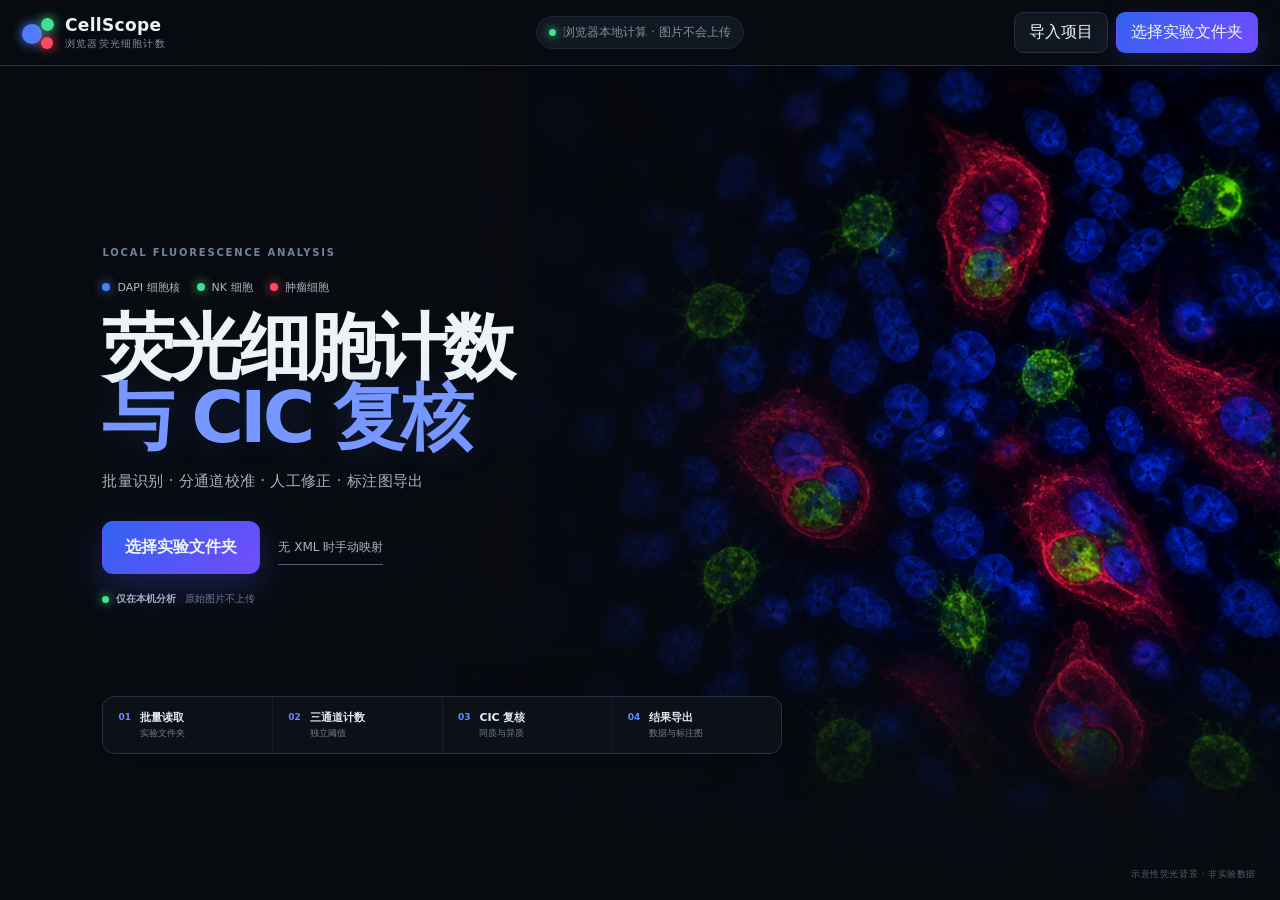
==== commit 8dab76fe: "Detect Leica channel order from metadata" ====
--- a/index.html
+++ b/index.html
@@ -7,8 +7,8 @@
   <meta http-equiv="Content-Security-Policy" content="default-src 'self'; script-src 'self'; style-src 'self' 'unsafe-inline'; img-src 'self' data: blob:; worker-src 'self' blob:; connect-src 'self'">
   <title>CellScope · 浏览器细胞计数</title>
   <link rel="icon" href="data:,">
-  <link rel="stylesheet" href="static/styles.css?v=20260729-hero1">
-  <link rel="stylesheet" href="browser.css?v=20260729-hero1">
+  <link rel="stylesheet" href="static/styles.css?v=20260802-channelmap1">
+  <link rel="stylesheet" href="browser.css?v=20260802-channelmap1">
 </head>
 <body>
   <header class="topbar">
@@ -37,7 +37,7 @@
         <p>批量识别 · 分通道校准 · 人工修正 · 标注图导出</p>
         <div class="welcome-actions">
           <label class="button primary large file-button">选择实验文件夹<input id="welcomeFolderInput" type="file" webkitdirectory multiple accept=".tif,.tiff,.png,.jpg,.jpeg,.xml"></label>
-          <button class="welcome-link" id="mappingToggleBtn">自定义通道后缀</button>
+          <button class="welcome-link" id="mappingToggleBtn">无 XML 时手动映射</button>
         </div>
         <div class="local-assurance"><span></span><strong>仅在本机分析</strong>原始图片不上传</div>
       </div>
@@ -60,6 +60,10 @@
         <span class="eyebrow">当前项目</span>
         <h2 id="projectName">—</h2>
         <p id="projectMeta">—</p>
+        <div id="channelMappingSummary" class="channel-mapping-summary">
+          <strong id="channelMappingTitle">正在检查通道顺序</strong>
+          <span id="channelMappingDetail">—</span>
+        </div>
       </div>
       <div class="sidebar-label">选择要批量处理的文件夹</div>
       <div class="group-selection-actions">
@@ -252,6 +256,22 @@
           <article class="pending"><span>待复核候选</span><strong id="countCicPending">—</strong></article>
           <article><span>CIC 状态</span><strong id="countCicStatus">未分析</strong></article>
         </div>
+        <section class="cic-learning-panel" aria-label="CIC 本地学习">
+          <div class="cic-learning-head">
+            <div><span>本地主动学习</span><strong id="cicLearningStatus">等待人工标记</strong></div>
+            <label class="learning-switch"><input id="cicLearningEnabled" type="checkbox" checked>用于候选排序</label>
+          </div>
+          <div class="cic-learning-stats">
+            <span><b id="cicLearningPositive">0</b> 个 CIC 正例</span>
+            <span><b id="cicLearningNegative">0</b> 个排除反例</span>
+          </div>
+          <p>确认 CIC、排除假阳性和人工补充漏检都会保存在本机。同一 CIC 类型的正反例各达到 3 个后，模型会扩展并重排后续候选，但不会自动计入最终结果。</p>
+          <div class="cic-learning-actions">
+            <button id="exportCicLearningBtn">导出学习数据</button>
+            <label>导入学习数据<input id="importCicLearningInput" type="file" accept=".json"></label>
+            <button id="resetCicLearningBtn" class="danger">清空本机学习</button>
+          </div>
+        </section>
         <div class="batch-actions">
           <button class="button primary" id="analyzeCicCurrentBtn">筛查当前图片 CIC</button>
           <button class="button ghost" id="analyzeCicGroupBtn">批量当前组 CIC</button>
@@ -315,6 +335,6 @@
     <footer class="compare-help">滚轮缩放 · 左键拖拽 · 双击适应窗口；同步模式按相同图像坐标对齐，适合比较同尺寸视野。</footer>
   </section>
   <script src="static/vendor/UTIF.min.js"></script>
-  <script src="browser-app.js?v=20260729-hero1"></script>
+  <script src="browser-app.js?v=20260802-channelmap1"></script>
 </body>
 </html>
--- a/browser.css
+++ b/browser.css
@@ -13,6 +13,12 @@
 .group-selection-actions { display: flex; align-items: center; gap: 5px; margin: -3px 8px 8px; }
 .group-selection-actions span { flex: 1; color: #718096; font-size: 9px; }
 .group-selection-actions button { border: 1px solid #293547; border-radius: 5px; background: #101722; color: #91a0b4; padding: 4px 7px; cursor: pointer; font-size: 9px; }
+.channel-mapping-summary { margin-top: 11px; padding: 8px; border: 1px solid #285645; border-radius: 8px; background: #0c1b18; }
+.channel-mapping-summary strong,.channel-mapping-summary span { display: block; }
+.channel-mapping-summary strong { color: #70dda7; font-size: 9px; }
+.channel-mapping-summary span { margin-top: 4px; color: #9bada8; font-size: 8px; line-height: 1.5; }
+.channel-mapping-summary.warning { border-color: #66512b; background: #20190f; }
+.channel-mapping-summary.warning strong { color: #ffcf78; }
 .group-header { cursor: default; gap: 7px; }
 .group-select { display: grid; place-items: center; cursor: pointer; }
 .group-select input { width: 14px; height: 14px; accent-color: #6c7cff; cursor: pointer; }
@@ -98,3 +104,17 @@
 .cic-count-cards article.pending { border-left-color: #ffbd4a; }
 .cic-count-cards span { display: block; color: var(--muted); font-size: 8px; }
 .cic-count-cards strong { display: block; margin-top: 2px; font-size: 16px; }
+.cic-learning-panel { margin: 9px 0; padding: 9px; border: 1px solid #274f46; border-radius: 9px; background: linear-gradient(145deg,rgba(25,55,48,.34),rgba(12,17,25,.9)); }
+.cic-learning-head { display: flex; justify-content: space-between; gap: 8px; align-items: center; }
+.cic-learning-head > div span { display: block; color: #72e4ad; font-size: 9px; font-weight: 700; }
+.cic-learning-head > div strong { display: block; margin-top: 2px; font-size: 11px; }
+.learning-switch { display: inline-flex !important; align-items: center; gap: 5px; color: #8fa39d !important; font-size: 8px !important; }
+.learning-switch input { width: auto !important; margin: 0 !important; }
+.cic-learning-stats { display: grid; grid-template-columns: 1fr 1fr; gap: 5px; margin-top: 8px; }
+.cic-learning-stats span { padding: 6px; border-radius: 6px; background: #0b1215; color: #81908e; font-size: 8px; }
+.cic-learning-stats b { color: #d9f8e9; font-size: 13px; margin-right: 3px; }
+.cic-learning-panel p { margin: 7px 0; color: #74827f; font-size: 8px; line-height: 1.55; }
+.cic-learning-actions { display: grid; grid-template-columns: 1fr 1fr; gap: 5px; }
+.cic-learning-actions button,.cic-learning-actions label { display: flex; align-items: center; justify-content: center; min-height: 27px; border: 1px solid #2a3a3a; border-radius: 6px; background: #101a1b; color: #91aaa4; font-size: 8px; cursor: pointer; }
+.cic-learning-actions label input { position: absolute; width: 1px; height: 1px; opacity: 0; pointer-events: none; }
+.cic-learning-actions .danger { grid-column: 1 / -1; color: #d68d94; border-color: #553238; background: #1b1216; }
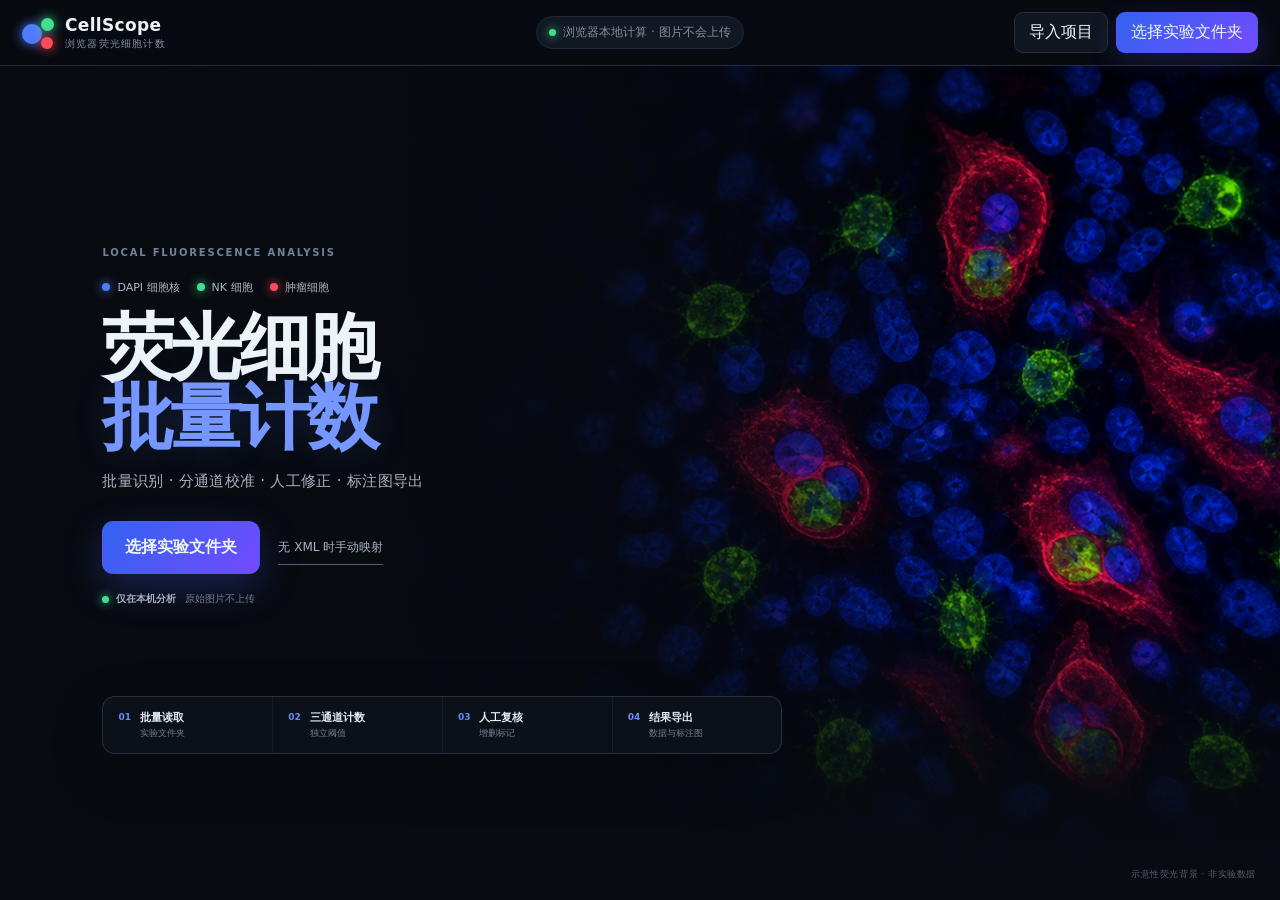
==== commit 37c35ce0: "Simplify CellScope to focused cell counting" ====
--- a/index.html
+++ b/index.html
@@ -7,8 +7,8 @@
   <meta http-equiv="Content-Security-Policy" content="default-src 'self'; script-src 'self'; style-src 'self' 'unsafe-inline'; img-src 'self' data: blob:; worker-src 'self' blob:; connect-src 'self'">
   <title>CellScope · 浏览器细胞计数</title>
   <link rel="icon" href="data:,">
-  <link rel="stylesheet" href="static/styles.css?v=20260802-channelmap1">
-  <link rel="stylesheet" href="browser.css?v=20260802-channelmap1">
+  <link rel="stylesheet" href="static/styles.css?v=20260830-counting2">
+  <link rel="stylesheet" href="browser.css?v=20260830-counting2">
 </head>
 <body>
   <header class="topbar">
@@ -33,7 +33,7 @@
           <span><i class="green"></i>NK 细胞</span>
           <span><i class="red"></i>肿瘤细胞</span>
         </div>
-        <h1>荧光细胞计数<br><em>与 CIC 复核</em></h1>
+        <h1>荧光细胞<br><em>批量计数</em></h1>
         <p>批量识别 · 分通道校准 · 人工修正 · 标注图导出</p>
         <div class="welcome-actions">
           <label class="button primary large file-button">选择实验文件夹<input id="welcomeFolderInput" type="file" webkitdirectory multiple accept=".tif,.tiff,.png,.jpg,.jpeg,.xml"></label>
@@ -49,7 +49,7 @@
       <div class="capability-rail" aria-label="分析流程">
         <span><b>01</b><i>批量读取</i><small>实验文件夹</small></span>
         <span><b>02</b><i>三通道计数</i><small>独立阈值</small></span>
-        <span><b>03</b><i>CIC 复核</i><small>同质与异质</small></span>
+        <span><b>03</b><i>人工复核</i><small>增删标记</small></span>
         <span><b>04</b><i>结果导出</i><small>数据与标注图</small></span>
       </div>
       <small class="hero-image-note">示意性荧光背景 · 非实验数据</small>
@@ -85,7 +85,6 @@
           <button data-channel="dapi"><span class="dot blue"></span><span id="viewerLabelDapi">DAPI</span></button>
           <button data-channel="nk"><span class="dot green"></span><span id="viewerLabelNk">NK</span></button>
           <button data-channel="tumor"><span class="dot red"></span><span id="viewerLabelTumor">肿瘤</span></button>
-          <button data-channel="cic" class="cic-tab"><span class="dot amber"></span>CIC 复核</button>
         </div>
         <div class="viewer-actions">
           <button class="icon-button text compare-button" id="compareBtn" title="并排查看两个视野">双视野比较</button>
@@ -136,22 +135,6 @@
         </div>
       </div>
 
-      <div id="cicReviewBar" class="review-bar hidden">
-        <div class="review-mode">
-          <span>CIC 复核</span>
-          <button id="cicSelectModeBtn" class="active">选择候选</button>
-          <button id="cicAddModeBtn">人工添加 CIC</button>
-          <button id="cicPanModeBtn">拖拽图片</button>
-        </div>
-        <div class="selection-actions cic-actions">
-          <span id="cicSelectionHint">选择候选后确认类型；黄色候选不计入最终结果</span>
-          <button id="confirmHeterotypicBtn" class="class cyan">确认异质</button>
-          <button id="confirmHomotypicBtn" class="class amber">确认同质</button>
-          <button id="rejectCicBtn">排除</button>
-          <button id="deleteCicBtn" class="danger">删除</button>
-        </div>
-      </div>
-
       <div class="results-panel">
         <div class="panel-heading">
           <div><span class="eyebrow">RESULTS</span><h3>批量结果</h3></div>
@@ -162,7 +145,7 @@
         </div>
         <div class="table-wrap">
           <table>
-            <thead><tr><th>实验组 / 视野</th><th id="resultHeaderDapi">DAPI</th><th id="resultHeaderNk">NK</th><th id="resultHeaderTumor">肿瘤</th><th>异质 CIC</th><th>同质 CIC</th><th>待复核</th><th>修正</th><th>处理进度</th></tr></thead>
+            <thead><tr><th>实验组 / 视野</th><th id="resultHeaderDapi">DAPI</th><th id="resultHeaderNk">NK</th><th id="resultHeaderTumor">肿瘤</th><th id="resultHeaderDapiMinusNk">DAPI-NK</th><th>修正</th><th>处理进度</th></tr></thead>
             <tbody id="resultsBody"></tbody>
           </table>
         </div>
@@ -207,13 +190,15 @@
           <label class="particle-only">最大圆度<input id="maxCircularity" type="number" min="0" max="1" step="0.01"></label>
           <label class="particle-only">平滑半径<input id="gaussianSigma" type="number" min="0" max="5" step="1"></label>
           <label class="particle-only">分水岭抑制 <small>越大切得越少</small><input id="watershedDistance" type="number" min="1"></label>
-          <label class="guided-only hidden">信号阈值 <small>背景校正后</small><input id="signalThreshold" type="number" min="0" max="255"></label>
+          <label class="guided-only hidden">最小信号差 <small>高于局部背景</small><input id="signalThreshold" type="number" min="0" max="255"></label>
           <label class="guided-only hidden">阳性像素比例<input id="positiveFraction" type="number" min="0" max="1" step="0.01"></label>
-          <label class="guided-only hidden">核周半径 <small>px</small><input id="ringRadius" type="number" min="0" max="100"></label>
+          <label class="guided-only hidden">核周范围 <small>µm</small><input id="ringRadiusUm" type="number" min="0" max="30" step="0.1"></label>
+          <label class="guided-only hidden">MAD 倍数 <small>抑制高背景</small><input id="signalMadMultiplier" type="number" min="0" max="12" step="0.1"></label>
+          <label class="guided-only hidden">最小连通信号块 <small>µm²</small><input id="minSignalBlockUm2" type="number" min="0" max="100" step="0.1"></label>
         </div>
         <p id="areaConversion" class="parameter-note particle-only">400 px² ≈ 19.0 µm²</p>
         <p class="parameter-note particle-only">核被切碎时调高；粘连核未拆开时调低。建议先在 8–16 之间微调。</p>
-        <p class="parameter-note guided-only hidden">先用第一通道分核，再统计核及核周的背景校正信号；降低阈值或阳性比例会计入更多细胞。若第一通道已计数，会复用其结果和人工修正。</p>
+        <p class="parameter-note guided-only hidden">复用第一通道的细胞核，按实际物理距离检查核周信号；背景用局部中位数＋MAD 稳健校正，会排除邻近细胞核并过滤零散噪点。轮廓显示的是真实阳性信号块，编号与 DAPI 核保持一致。</p>
       </details>
 
       <button class="button sample-button" id="randomSampleBtn">随机抽取当前组一张预跑</button>
@@ -237,48 +222,6 @@
         <button id="cancelBtn">停止批处理</button>
       </div>
       <p id="calibrationWarning" class="calibration-warning">推荐顺序：选择 DAPI → 随机预跑 → 保存阈值 → 批量；然后对 NK、肿瘤分别重复。三类参数互不覆盖。</p>
-      <details id="cicPanel" class="cic-panel">
-        <summary><span><span class="dot amber"></span>CIC 候选筛查与复核</span><small id="cicPrerequisiteBadge">当前视野 0/3</small></summary>
-        <p class="parameter-note cic-workflow-note">仅在完成 DAPI、NK、肿瘤三类计数后使用。自动结果只作为二维候选，必须人工确认后才计入同质或异质 CIC。</p>
-        <div class="fields">
-          <label class="full">异质 CIC 判定策略<select id="cicEvidenceProfile"><option value="ppt_annotated">标注 PPT 增强判定（推荐）</option><option value="strict_complete">仅完整包围（更保守）</option></select></label>
-          <label>最小包围比例<input id="cicMinCoverage" type="number" min="0.25" max="1" step="0.01" value="0.55"></label>
-          <label>红色环宽 <small>px</small><input id="cicRingWidth" type="number" min="8" max="120" value="36"></label>
-          <label>环/内部最小差异<input id="cicMinContrast" type="number" min="-0.5" max="1" step="0.01" value="0.05"></label>
-          <label>单图最多候选<input id="cicMaxCandidates" type="number" min="10" max="1000" value="200"></label>
-          <label class="full check-field"><input id="cicHomotypicEnabled" type="checkbox" checked> 同时筛查同质 CIC 候选（肿瘤–肿瘤，判定更保守）</label>
-        </div>
-        <button class="button ghost full cic-ppt-preset" id="cicPptPresetBtn">应用到当前实验组：CIC 标注 PPT 推荐参数</button>
-        <p class="parameter-note">增强判定会排除核坐标重合的假双阳性，并联合检查红色信号的象限覆盖、对侧支持、最大连续缺口及内外两层一致性。A 级接近完整包围，B 级为标注中常见的部分包围；两级都必须人工确认。</p>
-        <div class="cic-count-cards">
-          <article class="hetero"><span>异质 CIC</span><strong id="countCicHeterotypic">—</strong></article>
-          <article class="homo"><span>同质 CIC</span><strong id="countCicHomotypic">—</strong></article>
-          <article class="pending"><span>待复核候选</span><strong id="countCicPending">—</strong></article>
-          <article><span>CIC 状态</span><strong id="countCicStatus">未分析</strong></article>
-        </div>
-        <section class="cic-learning-panel" aria-label="CIC 本地学习">
-          <div class="cic-learning-head">
-            <div><span>本地主动学习</span><strong id="cicLearningStatus">等待人工标记</strong></div>
-            <label class="learning-switch"><input id="cicLearningEnabled" type="checkbox" checked>用于候选排序</label>
-          </div>
-          <div class="cic-learning-stats">
-            <span><b id="cicLearningPositive">0</b> 个 CIC 正例</span>
-            <span><b id="cicLearningNegative">0</b> 个排除反例</span>
-          </div>
-          <p>确认 CIC、排除假阳性和人工补充漏检都会保存在本机。同一 CIC 类型的正反例各达到 3 个后，模型会扩展并重排后续候选，但不会自动计入最终结果。</p>
-          <div class="cic-learning-actions">
-            <button id="exportCicLearningBtn">导出学习数据</button>
-            <label>导入学习数据<input id="importCicLearningInput" type="file" accept=".json"></label>
-            <button id="resetCicLearningBtn" class="danger">清空本机学习</button>
-          </div>
-        </section>
-        <div class="batch-actions">
-          <button class="button primary" id="analyzeCicCurrentBtn">筛查当前图片 CIC</button>
-          <button class="button ghost" id="analyzeCicGroupBtn">批量当前组 CIC</button>
-          <button class="button ghost full" id="analyzeCicAllBtn">批量已选文件夹 CIC</button>
-          <button class="button ghost full" id="reviewPendingCicBtn">跳到下一个待复核候选</button>
-        </div>
-      </details>
     </aside>
   </main>
 
@@ -302,7 +245,7 @@
           <select id="compareLeftView" aria-label="左侧视野"></select>
           <select id="compareLeftChannel" aria-label="左侧通道">
             <option value="overlay">合并图</option><option value="dapi">DAPI</option>
-            <option value="nk">NK</option><option value="tumor">肿瘤</option><option value="cic">CIC 标注</option>
+            <option value="nk">NK</option><option value="tumor">肿瘤</option>
           </select>
           <span id="compareLeftZoom">100%</span>
         </div>
@@ -319,7 +262,7 @@
           <select id="compareRightView" aria-label="右侧视野"></select>
           <select id="compareRightChannel" aria-label="右侧通道">
             <option value="overlay">合并图</option><option value="dapi">DAPI</option>
-            <option value="nk">NK</option><option value="tumor">肿瘤</option><option value="cic">CIC 标注</option>
+            <option value="nk">NK</option><option value="tumor">肿瘤</option>
           </select>
           <span id="compareRightZoom">100%</span>
         </div>
@@ -335,6 +278,6 @@
     <footer class="compare-help">滚轮缩放 · 左键拖拽 · 双击适应窗口；同步模式按相同图像坐标对齐，适合比较同尺寸视野。</footer>
   </section>
   <script src="static/vendor/UTIF.min.js"></script>
-  <script src="browser-app.js?v=20260802-channelmap1"></script>
+  <script src="browser-app.js?v=20260830-counting2"></script>
 </body>
 </html>
--- a/browser.css
+++ b/browser.css
@@ -83,38 +83,3 @@
 }
 .review-mode button.delete { color: #ff8a95; }
 .review-mode button.delete.active { border-color: #ff4a5b; color: #ffb0b7; background: #2a1820; }
-.dot.amber { background: #ffbd4a; }
-.channel-tabs button.cic-tab.active { color: #ffe09a; background: #3a2b17; }
-.cic-actions { flex-wrap: wrap; justify-content: flex-end; }
-.cic-panel { margin-top: 14px; border: 1px solid #4a3921; border-radius: 10px; padding: 11px; background: #111720; }
-.cic-panel summary { display: flex; align-items: center; justify-content: space-between; gap: 8px; color: #ffe0a0; }
-.cic-panel summary > span { min-width: 0; }
-.cic-panel summary small { flex: 0 0 auto; padding: 3px 6px; border: 1px solid #4c4333; border-radius: 999px; color: #9b8c70; font-size: 8px; font-weight: 600; }
-.cic-panel summary small.ready { border-color: #2c7355; color: #72e4ad; background: #11271f; }
-.cic-panel.ready { border-color: #356249; }
-.cic-panel button:disabled { cursor: not-allowed; opacity: .38; filter: saturate(.35); }
-.cic-workflow-note { color: #9ba9ba; }
-.cic-ppt-preset { margin: 8px 0 4px; border-color: #66512b; color: #ffdfa0; background: #211a10; }
-.check-field { display: flex !important; align-items: center; gap: 7px; line-height: 1.4; }
-.check-field input { display: inline-block !important; width: auto !important; margin: 0 !important; }
-.cic-count-cards { display: grid; grid-template-columns: 1fr 1fr; gap: 6px; margin-top: 10px; }
-.cic-count-cards article { border: 1px solid var(--line); border-left: 2px solid #8290a4; border-radius: 7px; padding: 7px; background: #0c1119; }
-.cic-count-cards article.hetero { border-left-color: #32d6ff; }
-.cic-count-cards article.homo { border-left-color: #b98cff; }
-.cic-count-cards article.pending { border-left-color: #ffbd4a; }
-.cic-count-cards span { display: block; color: var(--muted); font-size: 8px; }
-.cic-count-cards strong { display: block; margin-top: 2px; font-size: 16px; }
-.cic-learning-panel { margin: 9px 0; padding: 9px; border: 1px solid #274f46; border-radius: 9px; background: linear-gradient(145deg,rgba(25,55,48,.34),rgba(12,17,25,.9)); }
-.cic-learning-head { display: flex; justify-content: space-between; gap: 8px; align-items: center; }
-.cic-learning-head > div span { display: block; color: #72e4ad; font-size: 9px; font-weight: 700; }
-.cic-learning-head > div strong { display: block; margin-top: 2px; font-size: 11px; }
-.learning-switch { display: inline-flex !important; align-items: center; gap: 5px; color: #8fa39d !important; font-size: 8px !important; }
-.learning-switch input { width: auto !important; margin: 0 !important; }
-.cic-learning-stats { display: grid; grid-template-columns: 1fr 1fr; gap: 5px; margin-top: 8px; }
-.cic-learning-stats span { padding: 6px; border-radius: 6px; background: #0b1215; color: #81908e; font-size: 8px; }
-.cic-learning-stats b { color: #d9f8e9; font-size: 13px; margin-right: 3px; }
-.cic-learning-panel p { margin: 7px 0; color: #74827f; font-size: 8px; line-height: 1.55; }
-.cic-learning-actions { display: grid; grid-template-columns: 1fr 1fr; gap: 5px; }
-.cic-learning-actions button,.cic-learning-actions label { display: flex; align-items: center; justify-content: center; min-height: 27px; border: 1px solid #2a3a3a; border-radius: 6px; background: #101a1b; color: #91aaa4; font-size: 8px; cursor: pointer; }
-.cic-learning-actions label input { position: absolute; width: 1px; height: 1px; opacity: 0; pointer-events: none; }
-.cic-learning-actions .danger { grid-column: 1 / -1; color: #d68d94; border-color: #553238; background: #1b1216; }
